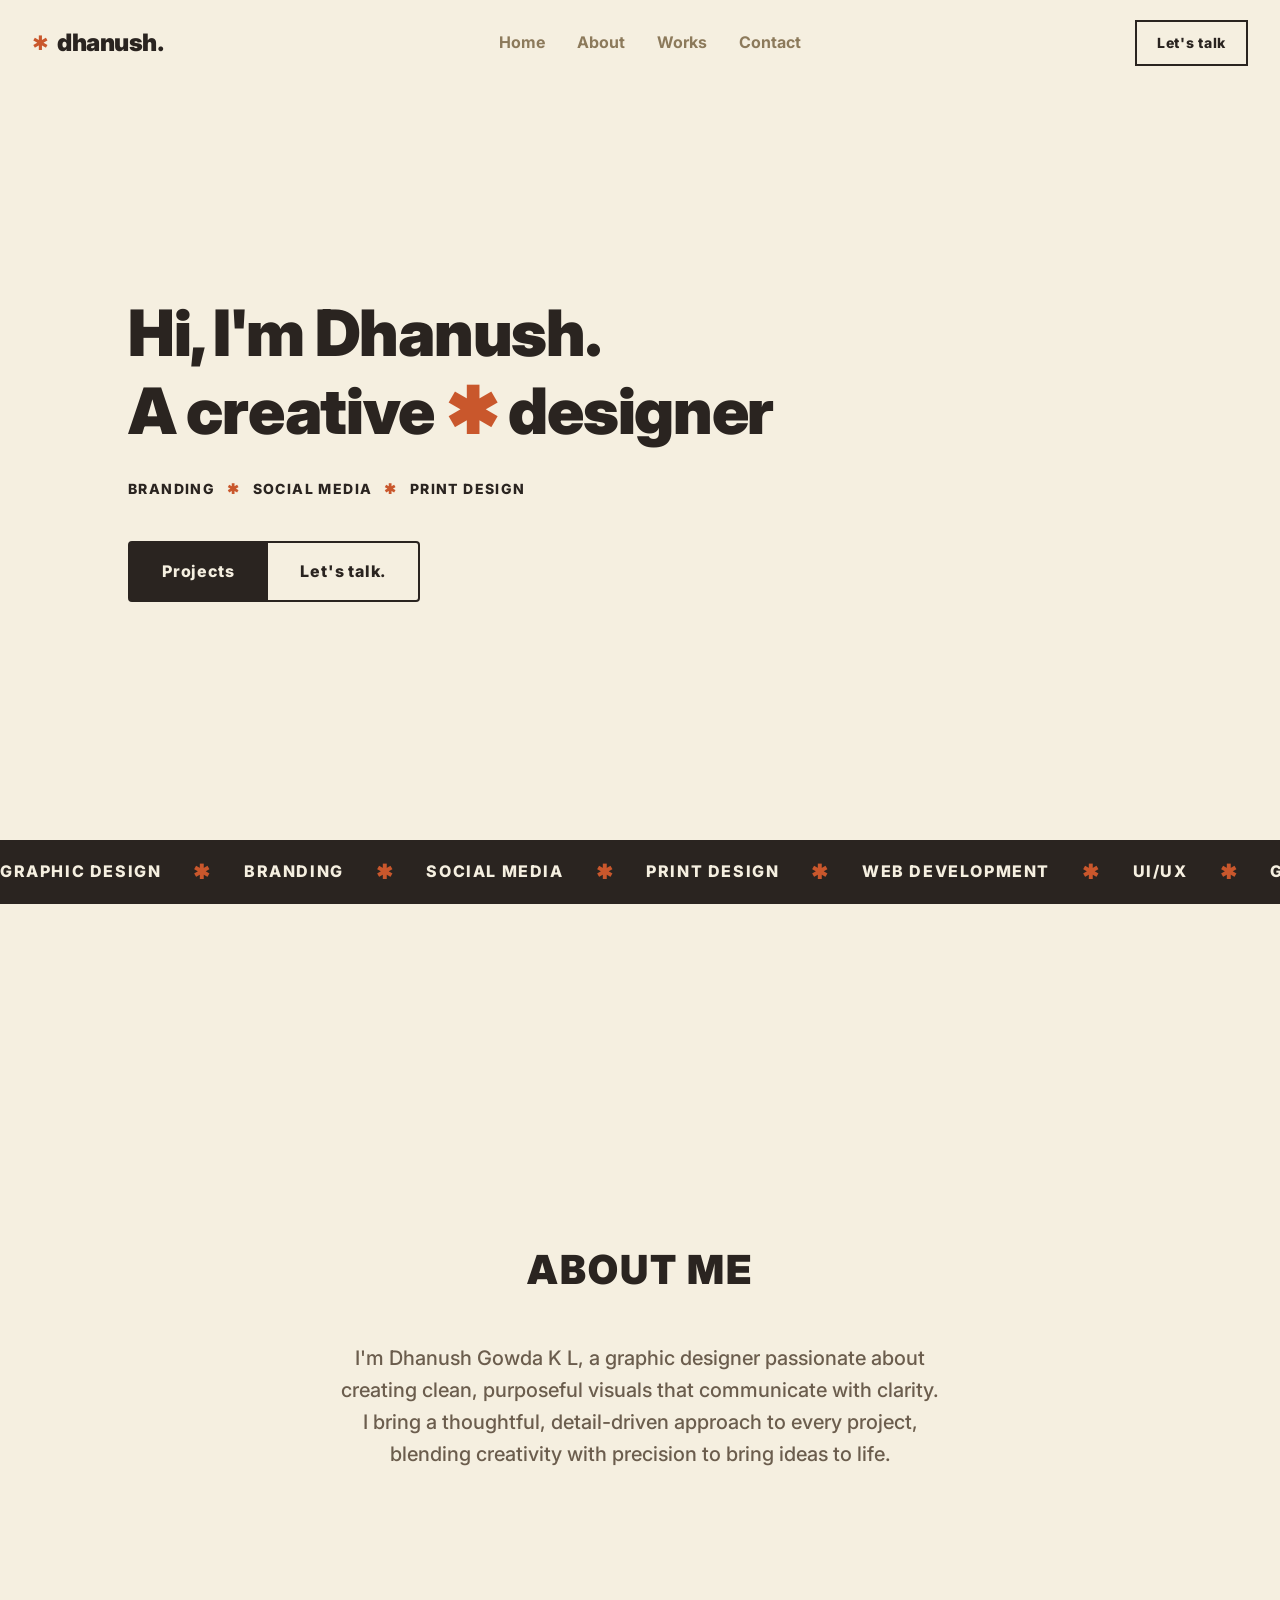
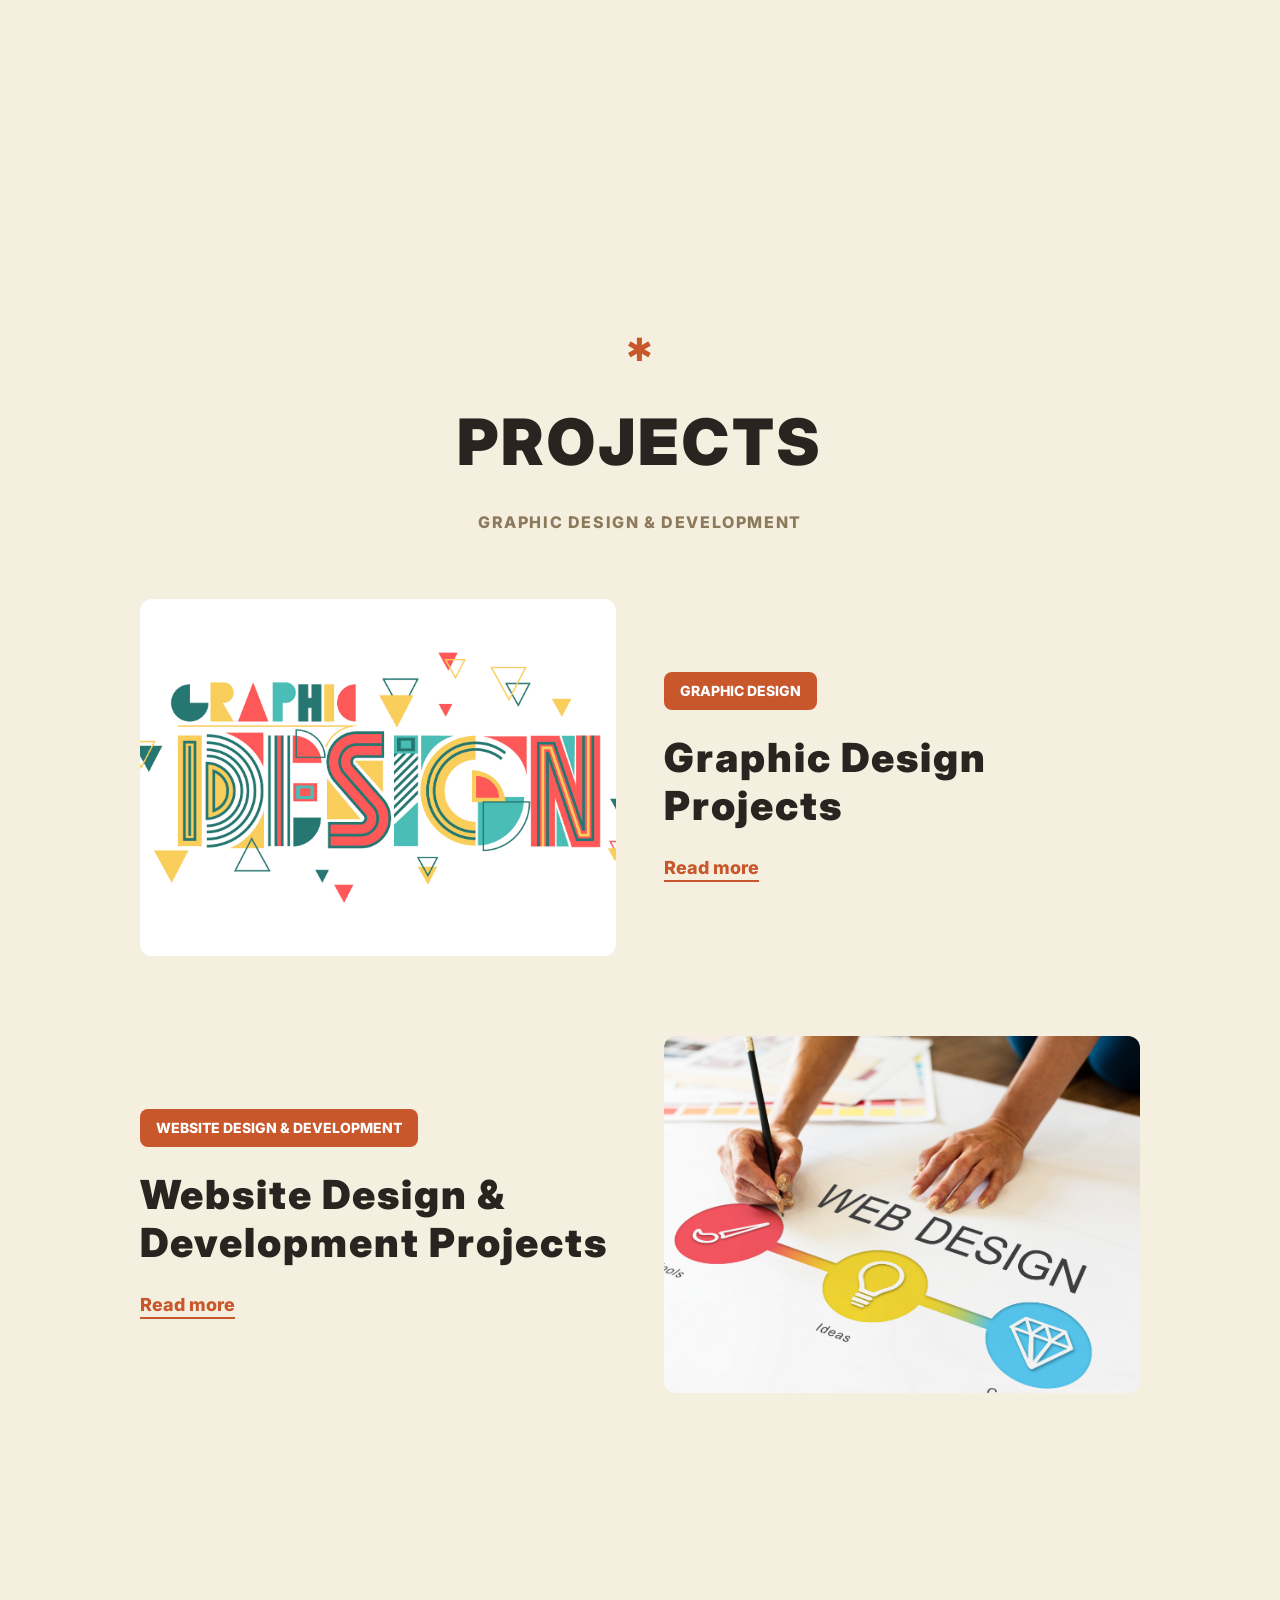
==== index.html @ 503384f8 "Initial portfolio" ====
<!DOCTYPE html>
<html lang="en">
<head>
  <meta charset="UTF-8">
  <meta name="viewport" content="width=device-width, initial-scale=1.0">
  <title>Dhanush | Graphic Designer</title>
  <link rel="stylesheet" href="styles.css">
</head>
<body>
  <nav>
    <a href="index.html" class="logo-container">
      <span class="sunburst-icon-small">✱</span>
      <span class="logo">dhanush.</span>
    </a>
    <div class="nav-links">
      <a href="#">Home</a>
      <a href="#about">About</a>
      <a href="#projects">Works</a>
      <a href="#contact">Contact</a>
    </div>
    <a href="#contact" class="btn btn-secondary" style="padding: 10px 20px; font-size: 0.875rem;">Let's talk</a>
  </nav>

  <main>
    <section id="hero" class="fade-in">
      <div class="hero-headlines">
        <h1>Hi, I'm Dhanush.</h1>
        <h1>A creative <span class="accent-color">✱</span> designer</h1>
      </div>
      <div class="hero-skills">
        BRANDING <span class="accent-color">✱</span> SOCIAL MEDIA <span class="accent-color">✱</span> PRINT DESIGN
      </div>
      <div class="split-btn-group">
        <a href="#projects" class="btn btn-primary">Projects</a>
        <a href="#contact" class="btn btn-secondary">Let's talk.</a>
      </div>
    </section>

    <!-- Ticker Bar -->
    <div class="ticker-wrap fade-in">
      <div class="ticker-content">
        <div class="ticker-item">GRAPHIC DESIGN <span class="ticker-icon">✱</span></div>
        <div class="ticker-item">BRANDING <span class="ticker-icon">✱</span></div>
        <div class="ticker-item">SOCIAL MEDIA <span class="ticker-icon">✱</span></div>
        <div class="ticker-item">PRINT DESIGN <span class="ticker-icon">✱</span></div>
        <div class="ticker-item">WEB DEVELOPMENT <span class="ticker-icon">✱</span></div>
        <div class="ticker-item">UI/UX <span class="ticker-icon">✱</span></div>
        <!-- Duplicated for seamless loop -->
        <div class="ticker-item">GRAPHIC DESIGN <span class="ticker-icon">✱</span></div>
        <div class="ticker-item">BRANDING <span class="ticker-icon">✱</span></div>
        <div class="ticker-item">SOCIAL MEDIA <span class="ticker-icon">✱</span></div>
        <div class="ticker-item">PRINT DESIGN <span class="ticker-icon">✱</span></div>
        <div class="ticker-item">WEB DEVELOPMENT <span class="ticker-icon">✱</span></div>
        <div class="ticker-item">UI/UX <span class="ticker-icon">✱</span></div>
      </div>
    </div>

    <section id="about" class="fade-in">
      <h2>ABOUT ME</h2>
      <p>I'm Dhanush Gowda K L, a graphic designer passionate about creating clean, purposeful visuals that communicate with clarity. I bring a thoughtful, detail-driven approach to every project, blending creativity with precision to bring ideas to life.</p>
    </section>

    <section id="projects" class="fade-in">
      <div class="section-header-block">
        <span class="sunburst-icon">✱</span>
        <h2>Projects</h2>
        <span class="subtitle">GRAPHIC DESIGN & DEVELOPMENT</span>
      </div>

      <div class="projects-container">
        <!-- Row 1 -->
        <a href="graphic-design.html" class="project-row">
          <div class="project-image">
            <img src="images/3569183.jpg" alt="Graphic Design">
          </div>
          <div class="project-text">
            <span class="tag-pill">GRAPHIC DESIGN</span>
            <h3 class="project-title">Graphic Design Projects</h3>
            <span class="read-more">Read more</span>
          </div>
        </a>

        <!-- Row 2 -->
        <a href="web-development.html" class="project-row reverse">
          <div class="project-text">
            <span class="tag-pill">WEBSITE DESIGN & DEVELOPMENT</span>
            <h3 class="project-title">Website Design & Development Projects</h3>
            <span class="read-more">Read more</span>
          </div>
          <div class="project-image">
            <img src="images/web-design.jpg" alt="Website Design">
          </div>
        </a>
      </div>
    </section>

    <section id="contact" class="fade-in">
      <h2>CONTACT</h2>
      <div class="contact-info">
        <a href="mailto:gowdakldhanush@gmail.com" class="contact-link">
          <svg class="contact-icon" xmlns="http://www.w3.org/2000/svg" viewBox="0 0 24 24" fill="none" stroke="currentColor" stroke-width="2" stroke-linecap="round" stroke-linejoin="round"><path d="M4 4h16c1.1 0 2 .9 2 2v12c0 1.1-.9 2-2 2H4c-1.1 0-2-.9-2-2V6c0-1.1.9-2 2-2z"></path><polyline points="22,6 12,13 2,6"></polyline></svg>
          gowdakldhanush@gmail.com
        </a>
        <a href="tel:8105610527" class="contact-link">
          <svg class="contact-icon" xmlns="http://www.w3.org/2000/svg" viewBox="0 0 24 24" fill="none" stroke="currentColor" stroke-width="2" stroke-linecap="round" stroke-linejoin="round"><path d="M22 16.92v3a2 2 0 0 1-2.18 2 19.79 19.79 0 0 1-8.63-3.07 19.5 19.5 0 0 1-6-6 19.79 19.79 0 0 1-3.07-8.67A2 2 0 0 1 4.11 2h3a2 2 0 0 1 2 1.72 12.84 12.84 0 0 0 .7 2.81 2 2 0 0 1-.45 2.11L8.09 9.91a16 16 0 0 0 6 6l1.27-1.27a2 2 0 0 1 2.11-.45 12.84 12.84 0 0 0 2.81.7A2 2 0 0 1 22 16.92z"></path></svg>
          8105610527
        </a>
      </div>
    </section>
  </main>

  <script src="script.js"></script>
</body>
</html>
---- styles.css ----
@import url('https://fonts.googleapis.com/css2?family=Inter:wght@500;700;800;900&display=swap');

:root {
  --bg-color: #F5EFE0;
  --text-primary: #2A2420;
  --text-secondary: #6B5D4D;
  --accent: #C9572C;
  --nav-link: #8C7A5B;
  --card-bg: #E3D8C2;
  --border-color: rgba(166, 147, 111, 0.4);
  --transition: all 0.3s ease;
  --border-radius: 12px;
}

* {
  margin: 0;
  padding: 0;
  box-sizing: border-box;
}

html {
  scroll-behavior: smooth;
  background-color: var(--bg-color);
  color: var(--text-primary);
  font-family: 'Inter', sans-serif;
}

body {
  overflow-x: hidden;
  line-height: 1.6;
}

h1, h2, h3, h4, h5, h6 {
  text-transform: uppercase;
  letter-spacing: 0.05em;
  font-weight: 900;
}

a {
  text-decoration: none;
  color: inherit;
  transition: var(--transition);
}

.strike {
  text-decoration: line-through;
  text-decoration-color: var(--accent);
  text-decoration-thickness: 3px;
}

.accent-color {
  color: var(--accent);
}

/* Navigation */
nav {
  position: fixed;
  top: 0;
  left: 0;
  width: 100%;
  padding: 20px 32px;
  display: flex;
  justify-content: space-between;
  align-items: center;
  z-index: 100;
  background: rgba(245, 239, 224, 0.9);
  backdrop-filter: blur(10px);
}

.logo-container {
  display: flex;
  align-items: center;
  gap: 8px;
}

.logo {
  font-size: 1.5rem;
  font-weight: 900;
  letter-spacing: -0.02em;
  text-transform: lowercase;
}

.sunburst-icon-small {
  color: var(--accent);
  font-size: 1.25rem;
  line-height: 1;
}

.nav-links {
  display: flex;
  gap: 32px;
  align-items: center;
}

.nav-links a {
  color: var(--nav-link);
  font-size: 1rem;
  font-weight: 700;
}

.nav-links a:hover {
  color: var(--text-primary);
}

/* Sections */
section {
  padding: 120px 24px;
  min-height: 100vh;
  display: flex;
  flex-direction: column;
  justify-content: center;
  align-items: center;
}

/* Home Page Hero */
#hero {
  text-align: left;
  align-items: flex-start;
  padding-left: 10%;
  padding-right: 10%;
}

.hero-headlines {
  display: flex;
  flex-direction: column;
  gap: 8px;
  margin-bottom: 32px;
}

.hero-headlines h1 {
  font-size: clamp(2.5rem, 6vw, 4rem);
  line-height: 1.1;
  text-transform: none;
  letter-spacing: -0.02em;
}

.hero-skills {
  color: var(--text-primary);
  font-size: 0.875rem;
  font-weight: 800;
  letter-spacing: 0.1em;
  text-transform: uppercase;
  margin-bottom: 40px;
  display: flex;
  align-items: center;
  gap: 12px;
  flex-wrap: wrap;
}

.split-btn-group {
  display: inline-flex;
}

.split-btn-group .btn {
  border-radius: 0;
}

.split-btn-group .btn:first-child {
  border-top-left-radius: 4px;
  border-bottom-left-radius: 4px;
}

.split-btn-group .btn:last-child {
  border-top-right-radius: 4px;
  border-bottom-right-radius: 4px;
  border-left: none;
}

.btn {
  padding: 16px 32px;
  font-size: 1rem;
  font-weight: 800;
  letter-spacing: 0.05em;
  cursor: pointer;
  display: inline-block;
  text-align: center;
}

.btn-primary {
  background-color: var(--text-primary);
  color: var(--bg-color);
  border: 2px solid var(--text-primary);
}

.btn-primary:hover {
  background-color: var(--accent);
  border-color: var(--accent);
  color: #fff;
}

.btn-secondary {
  background-color: transparent;
  color: var(--text-primary);
  border: 2px solid var(--text-primary);
}

.btn-secondary:hover {
  background-color: var(--text-primary);
  color: var(--bg-color);
}

/* Ticker Bar */
.ticker-wrap {
  width: 100%;
  overflow: hidden;
  background-color: var(--text-primary);
  color: var(--bg-color);
  padding: 16px 0;
  white-space: nowrap;
  display: flex;
  margin-top: -60px; /* Offset to place it right after hero */
}

.ticker-content {
  display: inline-flex;
  animation: ticker 20s linear infinite;
}

@keyframes ticker {
  0% { transform: translate3d(0, 0, 0); }
  100% { transform: translate3d(-50%, 0, 0); }
}

.ticker-item {
  display: inline-flex;
  align-items: center;
  font-weight: 800;
  letter-spacing: 0.1em;
  font-size: 1rem;
  text-transform: uppercase;
}

.ticker-icon {
  color: var(--accent);
  margin: 0 32px;
  font-size: 1.25rem;
}

/* About */
#about p {
  max-width: 600px;
  text-align: center;
  font-size: 1.25rem;
  font-weight: 500;
  color: var(--text-secondary);
}

#about h2 {
  font-size: 2.5rem;
  margin-bottom: 40px;
}

/* Projects Alternating Rows */
.section-header-block {
  text-align: center;
  margin-bottom: 64px;
}

.sunburst-icon {
  color: var(--accent);
  font-size: 2rem;
  margin-bottom: 16px;
  display: block;
}

.section-header-block h2 {
  font-size: clamp(2.5rem, 5vw, 4rem);
  margin-bottom: 16px;
}

.section-header-block .subtitle {
  color: var(--nav-link);
  font-weight: 800;
  letter-spacing: 0.1em;
  text-transform: uppercase;
}

.projects-container {
  width: 100%;
  max-width: 1000px;
  margin: 0 auto;
  display: flex;
  flex-direction: column;
  gap: 80px;
}

.project-row {
  display: grid;
  grid-template-columns: 1fr 1fr;
  gap: 48px;
  align-items: center;
  transition: var(--transition);
  text-decoration: none;
  color: inherit;
}

.project-row:hover {
  transform: translateY(-4px);
}

.project-row:hover .project-image img, 
.project-row:hover .project-image .card-image-placeholder {
  transform: scale(1.02);
}

.project-image {
  border-radius: var(--border-radius);
  overflow: hidden;
  aspect-ratio: 4/3;
  background-color: var(--card-bg);
}

.project-image img {
  width: 100%;
  height: 100%;
  object-fit: cover;
  transition: var(--transition);
}

.project-text {
  display: flex;
  flex-direction: column;
  align-items: flex-start;
  gap: 24px;
}

.tag-pill {
  background-color: var(--accent);
  color: #fff;
  font-weight: 800;
  font-size: 0.875rem;
  padding: 8px 16px;
  border-radius: 8px;
  text-transform: uppercase;
}

.project-title {
  font-size: 2.5rem;
  font-weight: 900;
  line-height: 1.2;
  text-transform: none;
}

.read-more {
  color: var(--accent);
  font-weight: 800;
  text-decoration: underline;
  text-decoration-thickness: 2px;
  text-underline-offset: 6px;
  font-size: 1.125rem;
}

@media (max-width: 768px) {
  .project-row, .project-row.reverse {
    grid-template-columns: 1fr;
    gap: 32px;
  }
  .project-row.reverse .project-text {
    order: 1; /* Reset order on mobile so image is always on top */
  }
}

/* Contact */
#contact h2 {
  font-size: 2.5rem;
  margin-bottom: 40px;
}

.contact-info {
  display: flex;
  flex-direction: column;
  gap: 16px;
  align-items: center;
}

.contact-link {
  display: flex;
  align-items: center;
  gap: 12px;
  font-size: 1.5rem;
  font-weight: 700;
  color: var(--text-secondary);
  transition: var(--transition);
}

.contact-icon {
  width: 28px;
  height: 28px;
  flex-shrink: 0;
}

.contact-link:hover {
  color: var(--accent);
}

/* Grid Pages */
.page-header {
  padding: 160px 24px 80px;
  text-align: center;
  min-height: auto;
}

.page-header h1 {
  font-size: clamp(2.5rem, 5vw, 4rem);
}

.container {
  max-width: 1200px;
  margin: 0 auto;
  padding: 0 24px 120px;
}

.grid {
  display: grid;
  grid-template-columns: repeat(3, 1fr);
  gap: 24px;
}

@media (max-width: 1024px) {
  .grid {
    grid-template-columns: repeat(2, 1fr);
  }
}

@media (max-width: 768px) {
  .grid {
    grid-template-columns: 1fr;
  }
  nav {
    padding: 16px 24px;
  }
}

.card {
  position: relative;
  border-radius: var(--border-radius);
  overflow: hidden;
  aspect-ratio: 1;
  background-color: var(--card-bg);
  cursor: pointer;
  transition: var(--transition);
}

.card.web-card {
  aspect-ratio: 16/9;
}

.card:hover {
  transform: scale(1.02) translateY(-4px);
  box-shadow: 0 20px 40px rgba(42, 36, 32, 0.15);
}

.card-image-placeholder {
  width: 100%;
  height: 100%;
  background-color: var(--card-bg);
}

.card-iframe-container {
  width: 100%;
  height: 100%;
  position: relative;
}

.card-iframe-container iframe {
  width: 100%;
  height: 100%;
  border: none;
  pointer-events: none;
}

.card-overlay {
  position: absolute;
  bottom: 0;
  left: 0;
  width: 100%;
  height: 50%;
  background: linear-gradient(to top, rgba(0,0,0,0.8) 0%, transparent 100%);
  display: flex;
  align-items: flex-end;
  padding: 24px;
}

.card-label {
  font-weight: 800;
  font-size: 1.25rem;
  letter-spacing: 0.05em;
  color: var(--bg-color); /* Updated for better contrast over dark gradient */
}

/* Modal */
.modal {
  position: fixed;
  top: 0;
  left: 0;
  width: 100%;
  height: 100%;
  background: rgba(42, 36, 32, 0.92);
  z-index: 1000;
  display: flex;
  justify-content: center;
  align-items: center;
  opacity: 0;
  pointer-events: none;
  transition: opacity 0.3s ease;
}

.modal.active {
  opacity: 1;
  pointer-events: auto;
}

.modal-close {
  position: absolute;
  top: 32px;
  right: 32px;
  color: var(--bg-color);
  font-size: 3rem;
  font-weight: 900;
  cursor: pointer;
  background: none;
  border: none;
  z-index: 1010;
  line-height: 1;
}

.modal-content {
  max-width: 90vw;
  max-height: 90vh;
  position: relative;
  display: flex;
  flex-direction: column;
  align-items: center;
  gap: 16px;
}

.modal-content img {
  max-width: 100%;
  max-height: 80vh;
  object-fit: contain;
  border-radius: var(--border-radius);
}

.modal-content iframe {
  width: 80vw;
  height: 45vw;
  max-height: 80vh;
  border: none;
  border-radius: var(--border-radius);
  background: var(--card-bg);
}

.live-link {
  color: var(--accent);
  font-weight: 700;
  font-size: 1.2rem;
  text-transform: uppercase;
}

.live-link:hover {
  color: var(--text-primary);
}

/* Animations */
.fade-in {
  opacity: 0;
  transform: translateY(30px);
  transition: opacity 0.8s ease, transform 0.8s ease;
}

.fade-in.visible {
  opacity: 1;
  transform: translateY(0);
}
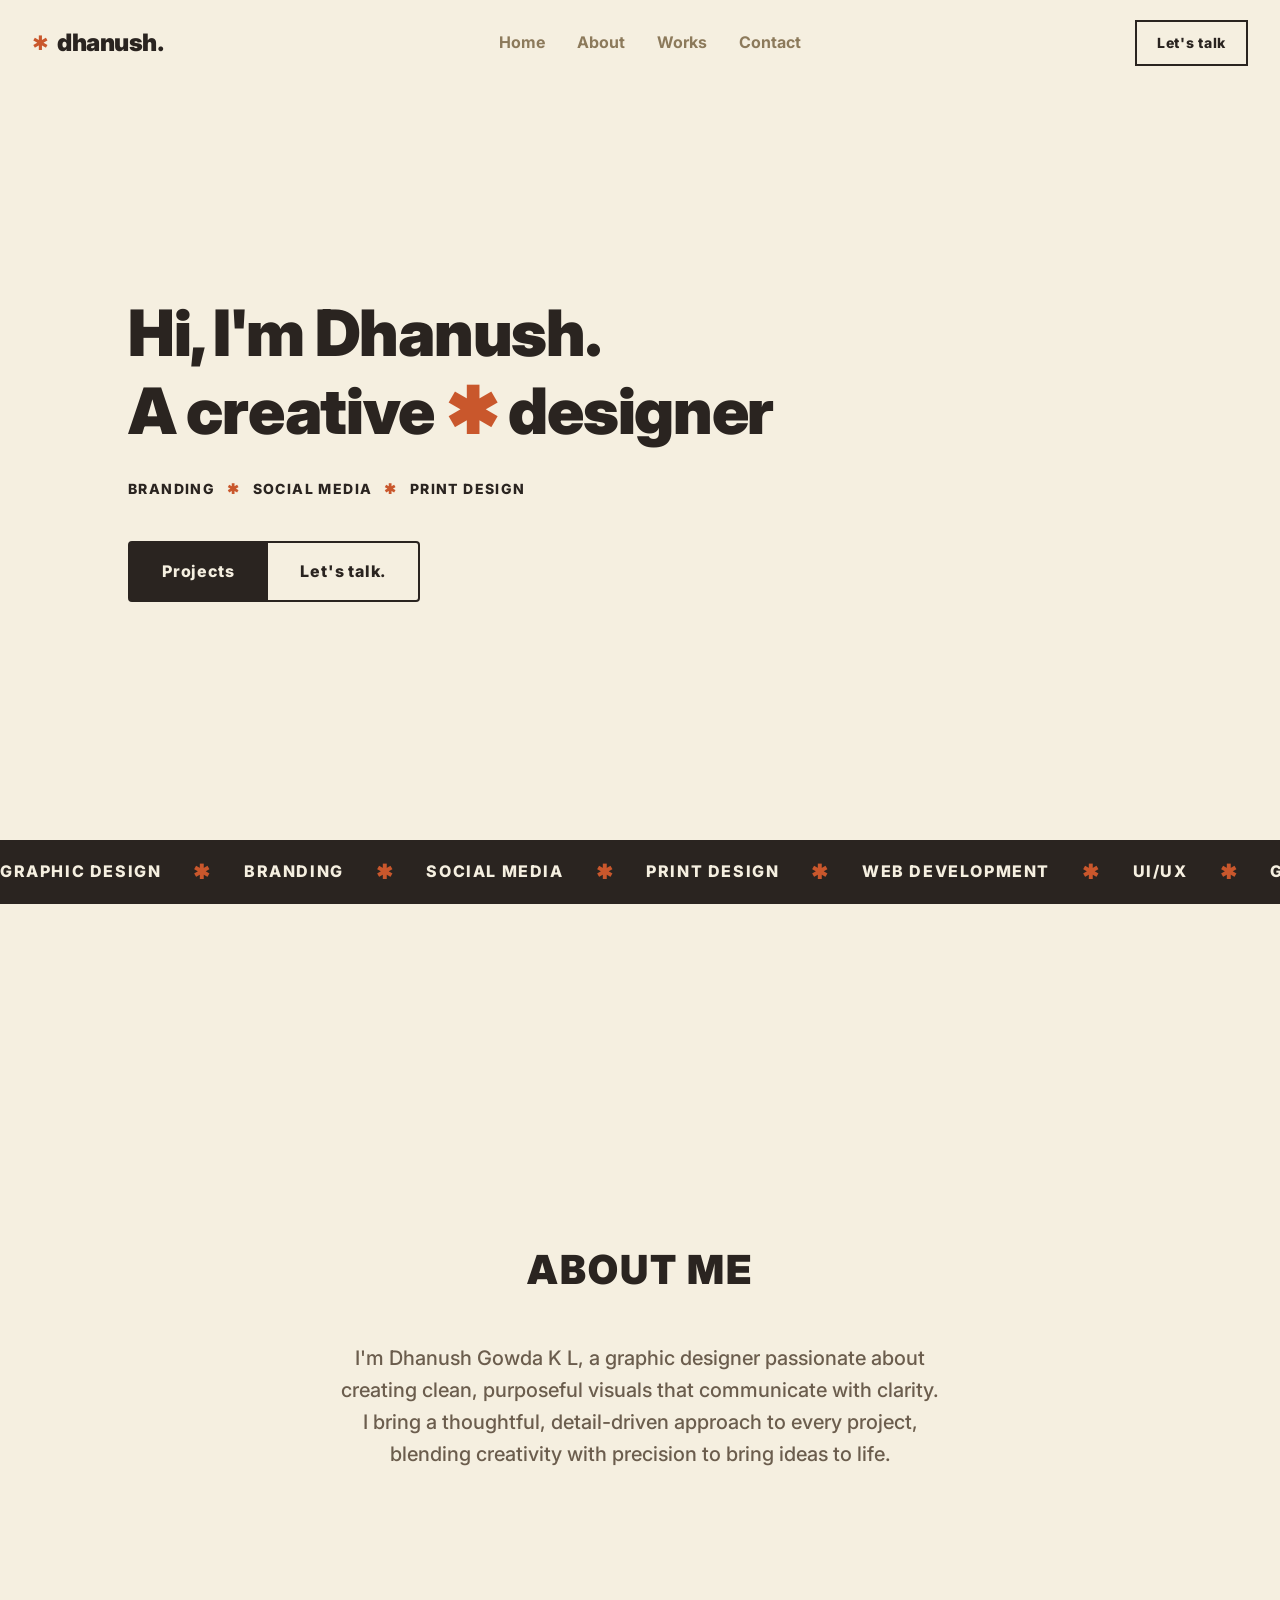
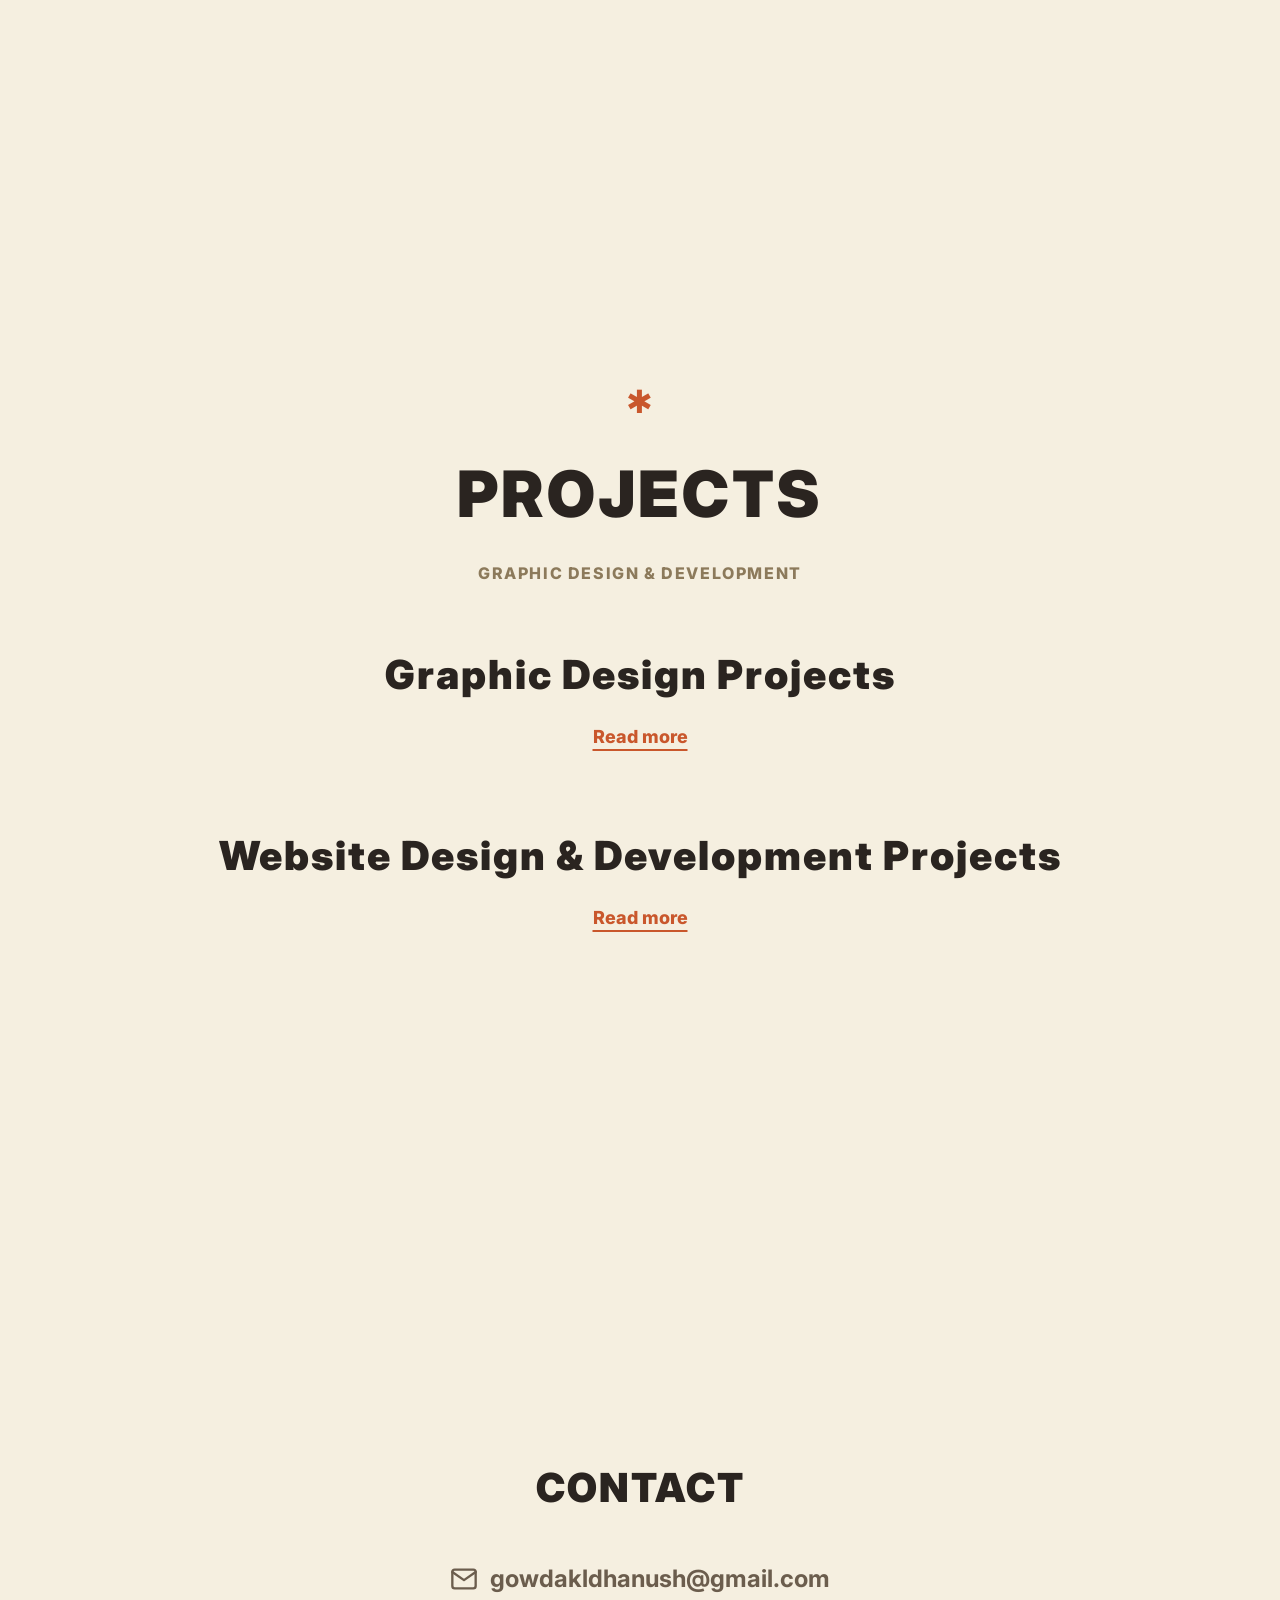
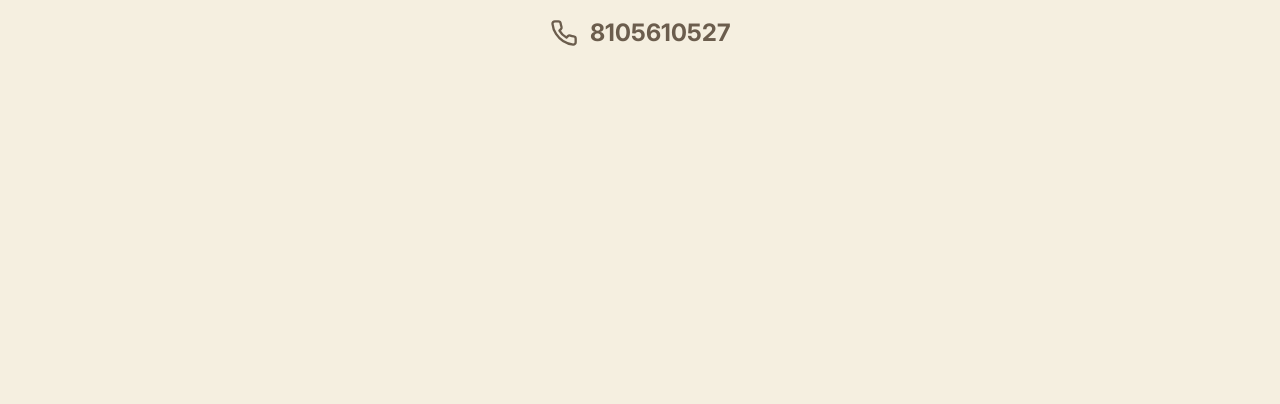
==== commit 8c57f871: "Updated portfolio" ====
--- a/index.html
+++ b/index.html
@@ -70,25 +70,17 @@
       <div class="projects-container">
         <!-- Row 1 -->
         <a href="graphic-design.html" class="project-row">
-          <div class="project-image">
-            <img src="images/3569183.jpg" alt="Graphic Design">
-          </div>
           <div class="project-text">
-            <span class="tag-pill">GRAPHIC DESIGN</span>
             <h3 class="project-title">Graphic Design Projects</h3>
             <span class="read-more">Read more</span>
           </div>
         </a>
 
         <!-- Row 2 -->
-        <a href="web-development.html" class="project-row reverse">
+        <a href="web-development.html" class="project-row">
           <div class="project-text">
-            <span class="tag-pill">WEBSITE DESIGN & DEVELOPMENT</span>
             <h3 class="project-title">Website Design & Development Projects</h3>
             <span class="read-more">Read more</span>
-          </div>
-          <div class="project-image">
-            <img src="images/web-design.jpg" alt="Website Design">
           </div>
         </a>
       </div>
--- a/styles.css
+++ b/styles.css
@@ -285,42 +285,24 @@
 }
 
 .project-row {
-  display: grid;
-  grid-template-columns: 1fr 1fr;
-  gap: 48px;
+  display: flex;
+  justify-content: center;
   align-items: center;
   transition: var(--transition);
   text-decoration: none;
   color: inherit;
+  width: 100%;
 }
 
 .project-row:hover {
   transform: translateY(-4px);
 }
 
-.project-row:hover .project-image img, 
-.project-row:hover .project-image .card-image-placeholder {
-  transform: scale(1.02);
-}
-
-.project-image {
-  border-radius: var(--border-radius);
-  overflow: hidden;
-  aspect-ratio: 4/3;
-  background-color: var(--card-bg);
-}
-
-.project-image img {
-  width: 100%;
-  height: 100%;
-  object-fit: cover;
-  transition: var(--transition);
-}
-
 .project-text {
   display: flex;
   flex-direction: column;
-  align-items: flex-start;
+  align-items: center;
+  text-align: center;
   gap: 24px;
 }
 
@@ -351,12 +333,40 @@
 }
 
 @media (max-width: 768px) {
-  .project-row, .project-row.reverse {
-    grid-template-columns: 1fr;
+  nav {
+    padding: 16px 24px;
+  }
+
+  .nav-links {
+    display: none;
+  }
+
+  .split-btn-group {
+    display: flex;
+    flex-direction: column;
+    width: 100%;
+    gap: 16px;
+  }
+
+  .split-btn-group .btn:first-child {
+    border-radius: 4px;
+  }
+
+  .split-btn-group .btn:last-child {
+    border-radius: 4px;
+    border-left: 2px solid var(--text-primary);
+  }
+
+  .project-row {
     gap: 32px;
   }
-  .project-row.reverse .project-text {
-    order: 1; /* Reset order on mobile so image is always on top */
+
+  .project-title {
+    font-size: 1.75rem;
+  }
+
+  .contact-link {
+    font-size: 1.125rem;
   }
 }
 
@@ -425,9 +435,6 @@
 @media (max-width: 768px) {
   .grid {
     grid-template-columns: 1fr;
-  }
-  nav {
-    padding: 16px 24px;
   }
 }
 
